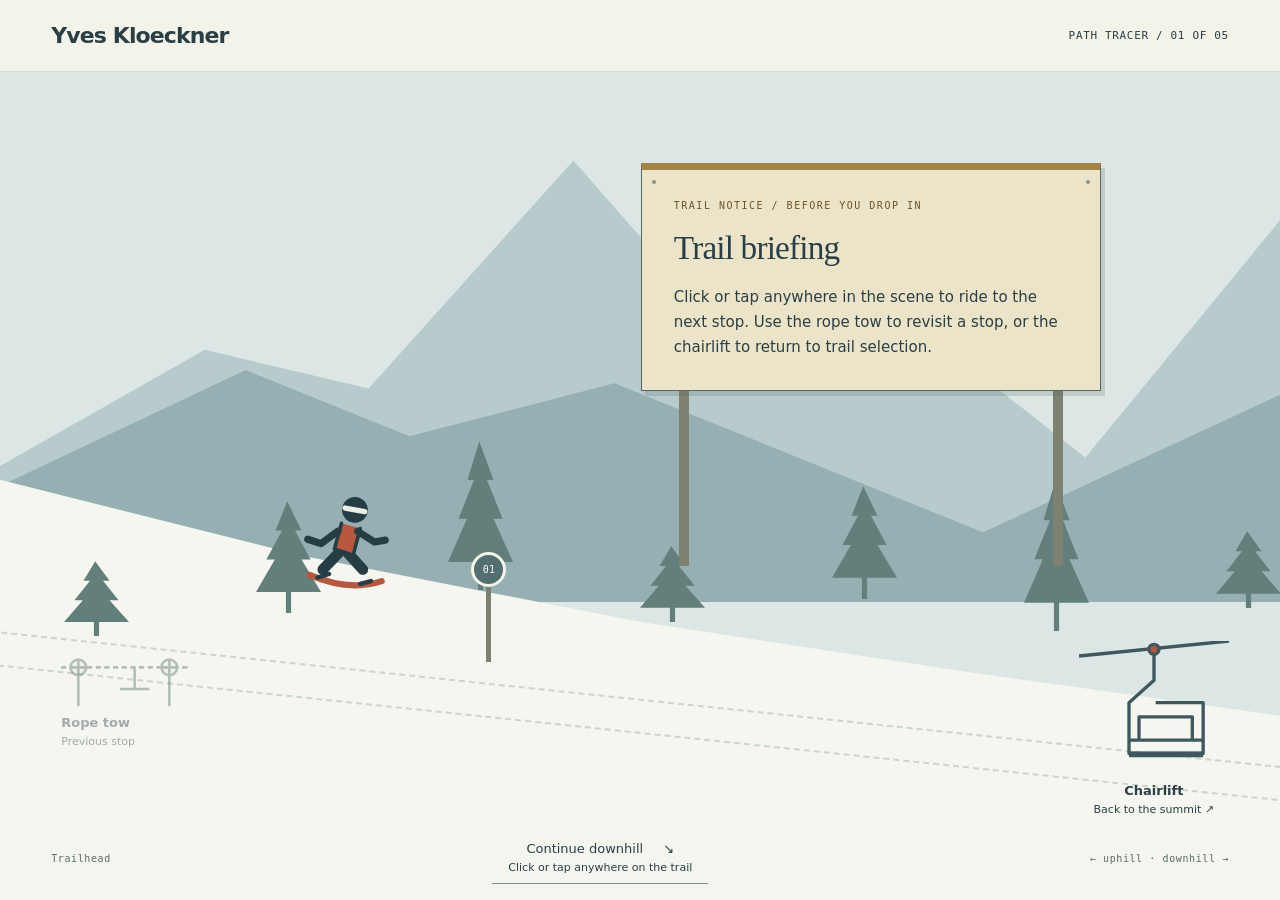
==== runs/path-tracer.html @ 776c8ab0 "snowboarding portfolio" ====
<!doctype html>
<html lang="en">
<head>
  <meta charset="utf-8">
  <meta name="viewport" content="width=device-width, initial-scale=1">
  <title>PATH TRACER | Yves Kloeckner</title>
  <link rel="icon" href="../assets/favicon.svg">
  <link rel="stylesheet" href="run.css">
  <script defer src="projects.js"></script>
  <script defer src="run.js"></script>
</head>
<body data-project="path-tracer">
  <header><a class="wordmark" href="../index.html">Yves Kloeckner</a><p id="progress"></p></header>
  <main id="run" tabindex="0" aria-label="Project trail. Click or tap to ride, or use the Continue downhill button.">
    <div class="landscape" aria-hidden="true">
      <div class="distant-ridge"></div><div class="near-ridge"></div><div class="snowfield"></div>
      <div class="forest" id="forest"></div><div class="tracks"></div>
      <div class="trail-marker"><span id="marker-number">01</span></div>
    </div>
    <div class="station">
      <div class="station-roof" aria-hidden="true"></div>
      <section class="information" aria-live="polite" aria-atomic="true">
        <p id="stop-label"></p><h1 id="stop-title"></h1><p id="stop-copy"></p>
        <div id="finish" hidden><a id="github" target="_blank" rel="noopener noreferrer">Open the project on GitHub <span aria-hidden="true">↗</span></a><p class="finish-note">Your next trail starts at the summit.</p></div>
      </section>
      <div class="station-posts" aria-hidden="true"></div>
    </div>
    <div id="rider"><svg viewBox="0 0 110 120" aria-hidden="true"><g fill="none" stroke="#253e46" stroke-linecap="round" stroke-linejoin="round"><path d="m29 87 23-24 22 24" stroke-width="12"/><path d="m50 35-8 29 21 7 8-30" fill="#b9573d" stroke-width="4"/><path class="riding-arms" d="m46 44-19 14-15-5m56-9 19 12 12-2" stroke-width="8"/>
      <g class="tow-attachment"><path class="hauling-cable" d="M-2000 22H2000" stroke="#667c75" stroke-width="3" stroke-dasharray="8 5"/><path d="M22 22v32m-9 0h25" stroke="#465e58" stroke-width="3"/><path d="m46 44-12 16-12-6m47-12-18 17-23-5" stroke-width="7"/></g><circle cx="65" cy="20" r="13" fill="#253e46" stroke-width="3"/><path d="m54 18 22 4" stroke="#ecede3" stroke-width="6"/><path d="M14 93q44 19 81 7" stroke="#b9573d" stroke-width="7"/><path d="m23 96 13-4m35 11 12-3" stroke-width="5"/></g></svg><span class="snow-spray" aria-hidden="true"></span></div>
    <button id="previous" type="button" class="rope-tow"><svg viewBox="0 0 150 70" aria-hidden="true"><path d="M20 20v45m105-45v45"/>
      <path class="tow-cable" d="M0 20h150" stroke-dasharray="6 4"/>
      <g class="tow-handle"><path d="M85 20v25m-17 0h34"/></g>
      <g class="tow-wheel wheel-left"><circle cx="20" cy="20" r="9"/><path d="m11 20h18m-9-9v18"/></g>
      <g class="tow-wheel wheel-right"><circle cx="125" cy="20" r="9"/><path d="m116 20h18m-9-9v18"/></g></svg><span>Rope tow <small>Previous stop</small></span></button>
    <a href="../index.html" class="lift" aria-label="Board the chairlift back to trail selection"><svg viewBox="0 0 180 170" aria-hidden="true"><g stroke="#3f585d" fill="none" stroke-width="4" stroke-linejoin="round"><path d="M0 18 180 0M90 9v38l-30 27v61h89V74H92"/><path d="M60 119h89M72 119V91h64v28"/><path d="M60 136h89" stroke-width="7"/><circle cx="90" cy="10" r="6" fill="#b9573d"/></g></svg><span>Chairlift <small>Back to the summit ↗</small></span></a>
    <div class="trail-footer"><p id="trail-location">Upper mountain</p><button id="next" type="button">Continue downhill <span aria-hidden="true">↘</span><small>Click or tap anywhere on the trail</small></button><p class="keyboard-hint">← uphill · downhill →</p></div>
  </main>
  <noscript><p>This trail needs JavaScript. <a href="https://github.com/confused-404/path-tracer">Explore the project on GitHub.</a></p></noscript>
</body>
</html>
---- runs/run.css ----
:root {
  color-scheme: light;
  --ink: #293f45;
  --paper: #f4f3e9;
  --accent: #a44831;
  --travel: 850ms;
  font-family: 'Trebuchet MS', system-ui, sans-serif;
  color: var(--ink);
  background: #e4ece9;
}
* { box-sizing: border-box; }
body { margin: 0; }
a { color: inherit; }
button, a { touch-action: manipulation; }
button { font: inherit; color: inherit; }
button:focus-visible, a:focus-visible, main:focus-visible { outline: 3px solid var(--accent); outline-offset: 5px; }
[hidden] { display: none !important; }
header { height: 72px; padding: 0 4vw; display: flex; justify-content: space-between; align-items: center; gap: 20px; background: #f4f3e9; border-bottom: 1px solid #293f4525; }
.wordmark { text-decoration: none; font-weight: 900; font-size: 22px; letter-spacing: -.04em; }
.wordmark span { font-size: 12px; margin-left: 14px; font-weight: 400; letter-spacing: .06em; }
header p { font: 11px/1.4 monospace; text-align: right; text-transform: uppercase; letter-spacing: .06em; }
main { --distance: 0px; position: relative; isolation: isolate; height: calc(100svh - 72px); min-height: 690px; overflow: hidden; cursor: pointer; }
.landscape { position: absolute; inset: 0; z-index: -2; background: #dce6e5; }
.distant-ridge, .near-ridge { position: absolute; width: 160%; height: 52%; top: 6%; background: #b7cbcd; clip-path: polygon(0 80%, 10% 53%, 18% 62%, 28% 9%, 35% 47%, 42% 37%, 53% 78%, 63% 20%, 70% 36%, 83% 11%, 100% 80%, 100% 100%, 0 100%); transform: translateX(calc(var(--distance) * -.08)); transition: transform var(--travel) ease-in-out; }
.near-ridge { top: 24%; height: 40%; background: #96afb2; clip-path: polygon(0 65%, 12% 30%, 20% 50%, 30% 34%, 48% 79%, 63% 36%, 80% 62%, 100% 20%, 100% 100%, 0 100%); transform: translateX(calc(var(--distance) * -.16)); }
.snowfield { position: absolute; inset: 44% -2% 0; background: #f4f6ef; clip-path: polygon(0 8%, 25% 26%, 50% 40%, 75% 51%, 100% 61%, 100% 100%, 0 100%); }
.forest { position: absolute; left: 0; top: 44%; width: 600vw; height: 200px; transform: translateX(calc(var(--distance) * -1)); transition: transform var(--travel) ease-in-out; }
.pine { position: absolute; bottom: 0; width: 65px; height: 145px; background: #627f7c; clip-path: polygon(48% 0, 70% 26%, 60% 26%, 84% 52%, 70% 52%, 100% 81%, 54% 81%, 54% 100%, 46% 100%, 46% 81%, 0 81%, 29% 52%, 16% 52%, 40% 26%, 30% 26%); }
.tracks { position: absolute; left: -10%; top: 66%; width: 600vw; height: 35px; border-top: 2px dashed #a3b7b2; border-bottom: 2px dashed #a3b7b2; transform: translateX(calc(var(--distance) * -1)) rotate(6deg); transform-origin: 0 0; transition: transform var(--travel) ease-in-out; opacity: .5; }
.station { position: absolute; width: min(460px, 42vw); right: 14%; top: 11%; transition: opacity 220ms ease, transform 350ms ease; }
.information { position: relative; padding: 28px 32px 30px; background: var(--paper); border: 1px solid #586660; box-shadow: 4px 5px 0 #52666033; }
.information::before, .information::after { content: ''; position: absolute; top: 10px; width: 4px; height: 4px; border-radius: 50%; background: #8a9388; }
.information::before { left: 10px; }.information::after { right: 10px; }
.station-posts { position: relative; height: 175px; margin: 0 38px; border-left: 10px solid #7e8172; border-right: 10px solid #7e8172; z-index: -1; }
.station-roof { display: none; height: 32px; background: #536d6c; clip-path: polygon(50% 0, 100% 100%, 0 100%); margin: 0 -20px; }
[data-station="hut"] .station-roof, [data-station="lift"] .station-roof { display: block; }
[data-station="hut"] .information { border: 8px solid #7d8172; }
[data-station="overlook"] .station-posts { border-top: 8px solid #7e8172; margin-top: 45px; height: 105px; }
#stop-label { font: 10px/1.5 monospace; letter-spacing: .15em; text-transform: uppercase; color: #596c69; margin: 0 0 16px; }
h1 { font: 400 clamp(26px, 2.6vw, 38px)/1.15 Georgia, serif; letter-spacing: -.025em; margin: 0 0 18px; }
#stop-copy { font-size: 15px; line-height: 1.65; margin: 0; }
.at-start .information { background: #ece4c9; border-top: 7px solid #a48443; }
.at-start #stop-label { color: #6d5328; }
#rider { position: absolute; width: 98px; left: 27%; top: 60%; transform: translate(-50%, -72%); transition: transform var(--travel) ease; }
#rider svg { display: block; width: 100%; overflow: visible; }
.is-moving #rider { transform: translate(-50%, -72%) rotate(8deg); }
.is-uphill #rider { transform: translate(-50%, -72%) rotate(-4deg); }
.snow-spray { position: absolute; width: 45px; height: 16px; border-top: 3px dotted #a9bbb7; left: -28px; bottom: 18px; opacity: 0; }
.is-moving .snow-spray { opacity: 1; }
.is-moving .station { opacity: 0; transform: translate(-70px, -15px); pointer-events: none; }
.is-uphill .station { transform: translate(70px, 15px); }
.trail-marker { position: absolute; left: 38%; top: 58%; height: 110px; width: 5px; background: #7e8172; }
.trail-marker span { position: absolute; left: -15px; top: 0; width: 35px; height: 35px; display: grid; place-items: center; border-radius: 50%; background: #536e70; border: 3px solid #f4f3e9; color: white; font: 10px monospace; }
.rope-tow { position: absolute; left: 4%; bottom: 17%; padding: 0 10px 10px; width: 150px; border: 0; background: transparent; cursor: pointer; text-align: left; }
.rope-tow svg { width: 100%; stroke: #576c69; stroke-width: 3; fill: #e9eee5; }
.rope-tow span, .lift span { display: block; font-size: 13px; font-weight: 700; }
small { display: block; font-size: 11px; font-weight: 400; margin-top: 4px; line-height: 1.4; }
.rope-tow:disabled { opacity: .4; cursor: default; }
.lift { position: absolute; right: 4%; bottom: 10%; width: 150px; color: var(--ink); text-decoration: none; text-align: center; transition: width 500ms ease; }
.lift svg { width: 100%; display: block; }
.lift:hover svg { transform: rotate(-3deg); }
.lift:hover span, .rope-tow:not(:disabled):hover span { color: var(--accent); }
.at-finish .lift { width: 230px; bottom: 14%; }
.at-finish .lift span { font-size: 18px; }
.at-finish .station { right: 28%; }
#github { display: inline-flex; align-items: center; gap: 18px; margin-top: 24px; padding: 14px 16px; background: var(--accent); color: white; text-decoration: none; font-size: 13px; }
#github:hover { background: #813823; }
.finish-note { font-size: 12px; color: #596c69; }
.trail-footer { position: absolute; bottom: 0; left: 0; right: 0; min-height: 75px; padding: 16px 4vw; display: flex; align-items: center; justify-content: space-between; gap: 16px; background: #f4f6efb8; }
.trail-footer p { font: 10px monospace; letter-spacing: .06em; color: #596c69; }
#next { border: 0; border-bottom: 1px solid #7d908a; background: transparent; padding: 8px 16px; cursor: pointer; font-size: 13px; }
#next span { margin-left: 16px; }
.at-finish main { cursor: default; }
@media (max-width: 760px) {
 header { height: 64px; padding: 0 20px; }
 .wordmark span { display: none; }
 header p { font-size: 10px; max-width: 230px; }
 main { height: calc(100svh - 64px); min-height: 760px; }
 .station, .at-finish .station { width: calc(100% - 48px); top: 5%; left: 24px; right: auto; }
 .information { padding: 24px; }
 h1 { font-size: 29px; }
 .station-posts { height: 150px; }
 .forest { top: 52%; }
 .snowfield { top: 52%; }
 #rider { top: 67%; left: 28%; width: 80px; }
 .trail-marker { top: 64%; left: 53%; height: 85px; }
 .rope-tow { bottom: 13%; left: 3%; width: 125px; }
 .lift { bottom: 13%; width: 130px; right: 4%; }
 .at-finish .lift { width: 175px; bottom: 13%; }
 .at-finish .lift span { font-size: 15px; }
 .tracks { top: 70%; }
 .trail-footer { min-height: 85px; justify-content: center; }
 .keyboard-hint, #trail-location { display: none; }
}
@media (prefers-reduced-motion: reduce) {
 :root { --travel: 0ms; }
 *, *::before, *::after { transition: none !important; }
}

/* The uphill pose connects both hands to the moving tow line. */
.tow-attachment { opacity: 0; pointer-events: none; }
.is-uphill .tow-attachment { opacity: 1; }
.is-uphill .riding-arms { opacity: 0; }
.is-uphill .snow-spray { left: auto; right: -22px; }
.is-uphill .hauling-cable { animation: haul-rope 450ms linear infinite; }
.is-uphill .tow-cable { animation: haul-rope 450ms linear infinite; }
.is-uphill .tow-handle { animation: pull-handle 1500ms linear infinite; }
.is-uphill .tow-wheel { animation: turn-pulley 700ms linear infinite; }
.wheel-left { transform-origin: 20px 20px; }
.wheel-right { transform-origin: 125px 20px; }
@keyframes haul-rope { to { stroke-dashoffset: 130; } }
@keyframes pull-handle { from { transform: translateX(30px); } to { transform: translateX(-60px); } }
@keyframes turn-pulley { to { transform: rotate(-360deg); } }
@media (prefers-reduced-motion: reduce) {
 .tow-attachment, .tow-cable, .tow-handle, .tow-wheel { animation: none !important; transition: none !important; }
}
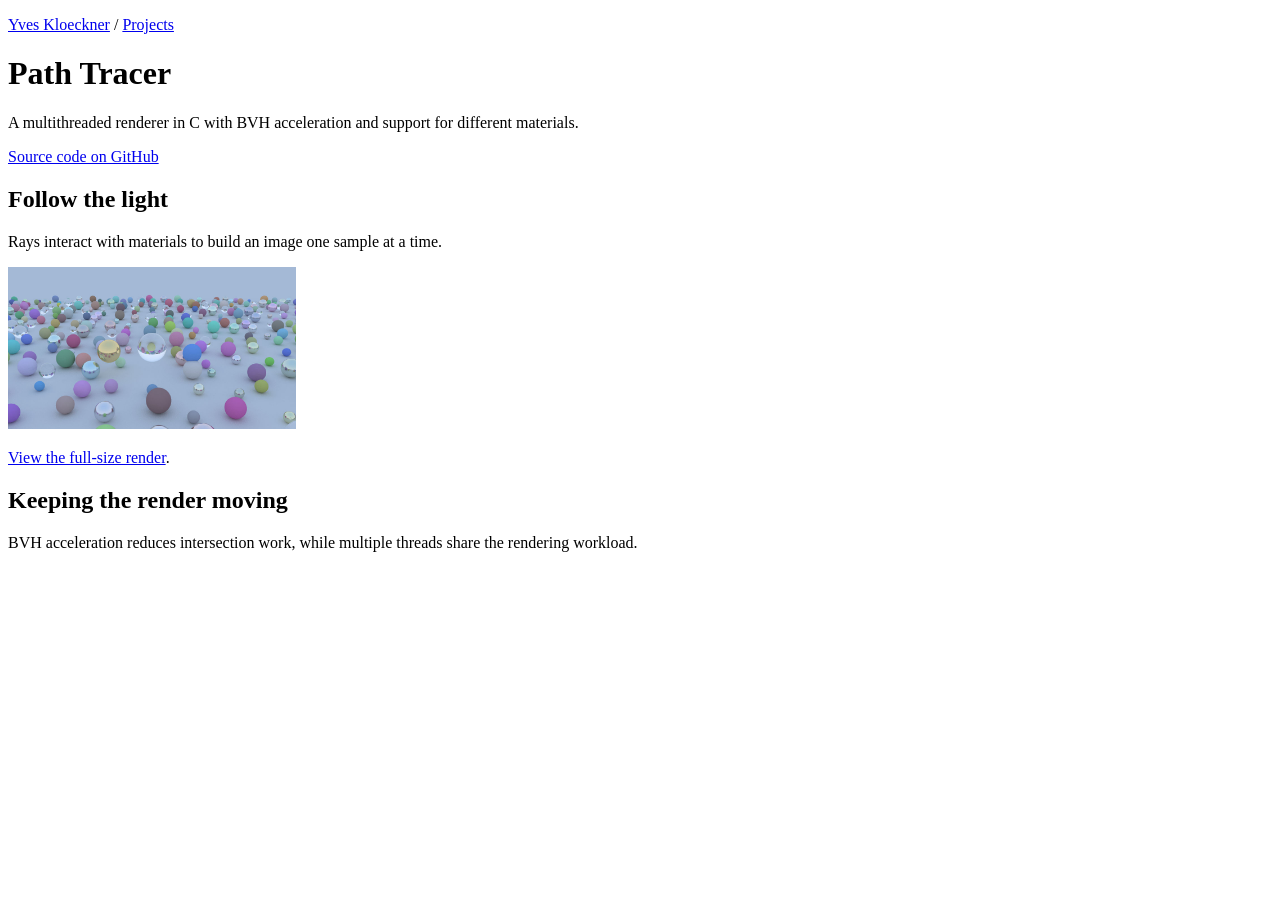
==== commit 901b1d18: "brutalist" ====
--- a/runs/path-tracer.html
+++ b/runs/path-tracer.html
@@ -3,38 +3,26 @@
 <head>
   <meta charset="utf-8">
   <meta name="viewport" content="width=device-width, initial-scale=1">
-  <title>PATH TRACER | Yves Kloeckner</title>
-  <link rel="icon" href="../assets/favicon.svg">
-  <link rel="stylesheet" href="run.css">
-  <script defer src="projects.js"></script>
-  <script defer src="run.js"></script>
+  <meta name="description" content="A multithreaded renderer in C with BVH acceleration and support for different materials.">
+  <title>Path Tracer | Yves Kloeckner</title>
 </head>
-<body data-project="path-tracer">
-  <header><a class="wordmark" href="../index.html">Yves Kloeckner</a><p id="progress"></p></header>
-  <main id="run" tabindex="0" aria-label="Project trail. Click or tap to ride, or use the Continue downhill button.">
-    <div class="landscape" aria-hidden="true">
-      <div class="distant-ridge"></div><div class="near-ridge"></div><div class="snowfield"></div>
-      <div class="forest" id="forest"></div><div class="tracks"></div>
-      <div class="trail-marker"><span id="marker-number">01</span></div>
-    </div>
-    <div class="station">
-      <div class="station-roof" aria-hidden="true"></div>
-      <section class="information" aria-live="polite" aria-atomic="true">
-        <p id="stop-label"></p><h1 id="stop-title"></h1><p id="stop-copy"></p>
-        <div id="finish" hidden><a id="github" target="_blank" rel="noopener noreferrer">Open the project on GitHub <span aria-hidden="true">↗</span></a><p class="finish-note">Your next trail starts at the summit.</p></div>
-      </section>
-      <div class="station-posts" aria-hidden="true"></div>
-    </div>
-    <div id="rider"><svg viewBox="0 0 110 120" aria-hidden="true"><g fill="none" stroke="#253e46" stroke-linecap="round" stroke-linejoin="round"><path d="m29 87 23-24 22 24" stroke-width="12"/><path d="m50 35-8 29 21 7 8-30" fill="#b9573d" stroke-width="4"/><path class="riding-arms" d="m46 44-19 14-15-5m56-9 19 12 12-2" stroke-width="8"/>
-      <g class="tow-attachment"><path class="hauling-cable" d="M-2000 22H2000" stroke="#667c75" stroke-width="3" stroke-dasharray="8 5"/><path d="M22 22v32m-9 0h25" stroke="#465e58" stroke-width="3"/><path d="m46 44-12 16-12-6m47-12-18 17-23-5" stroke-width="7"/></g><circle cx="65" cy="20" r="13" fill="#253e46" stroke-width="3"/><path d="m54 18 22 4" stroke="#ecede3" stroke-width="6"/><path d="M14 93q44 19 81 7" stroke="#b9573d" stroke-width="7"/><path d="m23 96 13-4m35 11 12-3" stroke-width="5"/></g></svg><span class="snow-spray" aria-hidden="true"></span></div>
-    <button id="previous" type="button" class="rope-tow"><svg viewBox="0 0 150 70" aria-hidden="true"><path d="M20 20v45m105-45v45"/>
-      <path class="tow-cable" d="M0 20h150" stroke-dasharray="6 4"/>
-      <g class="tow-handle"><path d="M85 20v25m-17 0h34"/></g>
-      <g class="tow-wheel wheel-left"><circle cx="20" cy="20" r="9"/><path d="m11 20h18m-9-9v18"/></g>
-      <g class="tow-wheel wheel-right"><circle cx="125" cy="20" r="9"/><path d="m116 20h18m-9-9v18"/></g></svg><span>Rope tow <small>Previous stop</small></span></button>
-    <a href="../index.html" class="lift" aria-label="Board the chairlift back to trail selection"><svg viewBox="0 0 180 170" aria-hidden="true"><g stroke="#3f585d" fill="none" stroke-width="4" stroke-linejoin="round"><path d="M0 18 180 0M90 9v38l-30 27v61h89V74H92"/><path d="M60 119h89M72 119V91h64v28"/><path d="M60 136h89" stroke-width="7"/><circle cx="90" cy="10" r="6" fill="#b9573d"/></g></svg><span>Chairlift <small>Back to the summit ↗</small></span></a>
-    <div class="trail-footer"><p id="trail-location">Upper mountain</p><button id="next" type="button">Continue downhill <span aria-hidden="true">↘</span><small>Click or tap anywhere on the trail</small></button><p class="keyboard-hint">← uphill · downhill →</p></div>
+<body>
+  <header>
+    <p><a href="../index.html">Yves Kloeckner</a> / <a href="../index.html#projects">Projects</a></p>
+  </header>
+
+  <main>
+    <h1>Path Tracer</h1>
+    <p>A multithreaded renderer in C with BVH acceleration and support for different materials.</p>
+    <p><a href="https://github.com/confused-404/path-tracer">Source code on GitHub</a></p>
+
+    <h2>Follow the light</h2>
+    <p>Rays interact with materials to build an image one sample at a time.</p>
+    <p><a href="../assets/path-tracer-render.jpeg"><img src="../assets/path-tracer-render.jpeg" width="288" height="162" alt="A path-traced scene of colorful spheres, including glass and reflective materials, on a pale ground."></a></p>
+    <p><a href="../assets/path-tracer-render.jpeg">View the full-size render</a>.</p>
+
+    <h2>Keeping the render moving</h2>
+    <p>BVH acceleration reduces intersection work, while multiple threads share the rendering workload.</p>
   </main>
-  <noscript><p>This trail needs JavaScript. <a href="https://github.com/confused-404/path-tracer">Explore the project on GitHub.</a></p></noscript>
 </body>
 </html>
